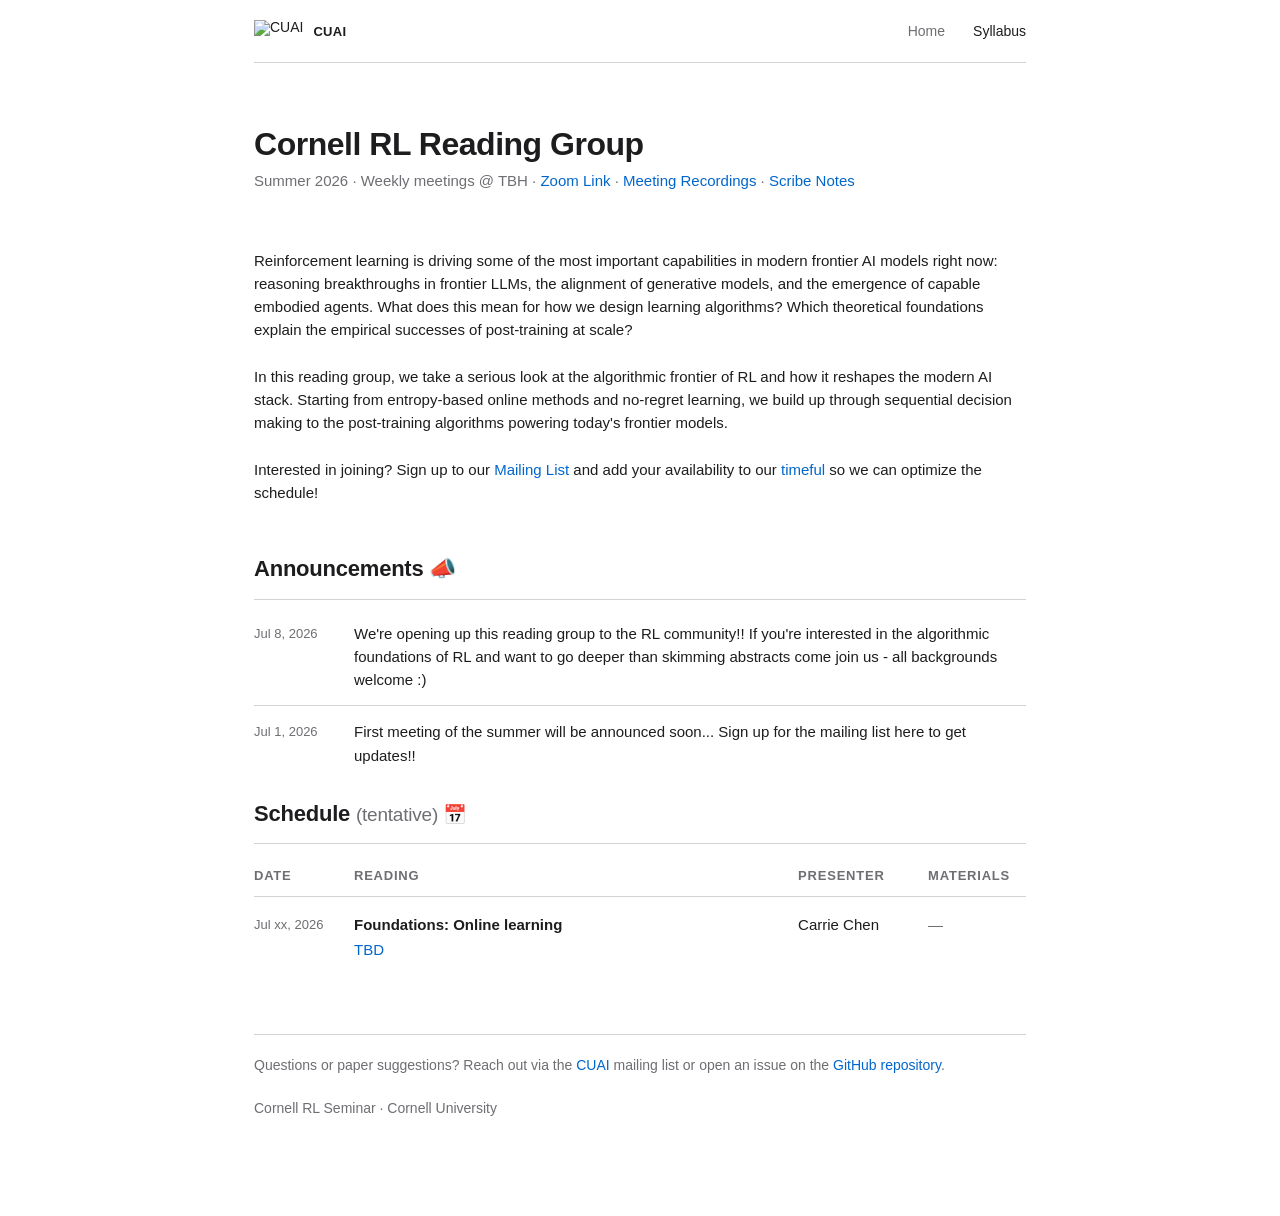
==== docs/index.html @ 0241bc41 "readme" ====
<!DOCTYPE html>
<html lang="en">
<head>
  <meta charset="UTF-8">
  <meta name="viewport" content="width=device-width, initial-scale=1.0">
  <title>Cornell RL Reading Group</title>
  <meta name="description" content="Cornell's reinforcement learning and interactive learning paper reading group.">
  <link rel="stylesheet" href="style.css">
</head>
<body>
  <div class="page">

    <nav>
      <div class="branding">
        <img src="assets/cuai.png" alt="CUAI" class="logo">
        <span class="brand-text">CUAI</span>
      </div>
      <div class="links">
        <a href="index.html" class="active">Home</a>
        <a href="syllabus.html">Syllabus</a>
      </div>
    </nav>

    <header>
      <h1>Cornell RL Reading Group</h1>
      <div class="course-info">  Summer 2026 · Weekly meetings @ TBH · <a href="https://cornell.zoom.us/j/2545582605?pwd=TibHaw9LePD2cbEvryckasQiGbU2ri.1">Zoom Link</a> · <a href="#">Meeting Recordings</a> · <a href="#">Scribe Notes</a></div>
    </header>

    <section id="about">
      <p class="subtitle">
        Reinforcement learning is driving some of the most important capabilities in modern frontier AI models right now: reasoning breakthroughs in frontier LLMs, the alignment of generative models, and the emergence of capable embodied agents. What does this mean for how we design learning algorithms? Which theoretical foundations explain the empirical successes of post-training at scale?
      </p>
      <br>
      <p class="subtitle">
        In this reading group, we take a serious look at the algorithmic frontier of RL and how it reshapes the modern AI stack. Starting from entropy-based online methods and no-regret learning, we build up through sequential decision making to the post-training algorithms powering today's frontier models.
      </p>
      <br>
      <p class="subtitle">
        Interested in joining? Sign up to our <a href="https://groups.google.com/u/4/g/cornell-rl-seminar">Mailing List</a> and add your availability to our <a href="https://timeful.app/e/a8d6c" >timeful</a> so we can optimize the schedule!
      </p>
    </section>

    <section id="news">
      <h2>Announcements 📣</h2>
      <ul class="news-list" id="news-list"></ul>
    </section>


    <section id="schedule ">
      <h2>Schedule <span class="muted">(tentative) 📅</span></h2>
      <table class="schedule">
        <thead>
          <tr>
            <th>Date</th>
            <th>Reading</th>
            <th>Presenter</th>
            <th>Materials</th>
          </tr>
        </thead>
        <tbody id="schedule-body"></tbody>
      </table>
    </section>

    <footer>
        Questions or paper suggestions? Reach out via the
          <a href="https://cuai.github.io/" target="_blank" rel="noopener">CUAI</a> mailing list
          or open an issue on the
          <a href="https://github.com/xikronz/awesome-rl-reading-group" target="_blank" rel="noopener">GitHub repository</a>.
      
      <br></br>
          Cornell RL Seminar &middot; Cornell University
    </footer>

  </div>

  <script src="data.js"></script>
  <script>
    function el(tag, className, text) {
      const node = document.createElement(tag);
      if (className) node.className = className;
      if (text != null) node.textContent = text;
      return node;
    }

    function link(href, text, newTab) {
      const a = el("a", null, text);
      a.href = href;
      if (newTab) { a.target = "_blank"; a.rel = "noopener"; }
      return a;
    }

    // News
    const newsList = document.getElementById("news-list");
    NEWS.forEach(function (item) {
      const li = el("li");
      li.appendChild(el("span", "date", item.date));
      li.appendChild(el("span", null, item.text));
      newsList.appendChild(li);
    });

    // Schedule
    const body = document.getElementById("schedule-body");
    SCHEDULE.forEach(function (item) {
      const tr = el("tr");

      tr.appendChild(el("td", "date", item.date));

      const reading = el("td");
      reading.appendChild(el("div", "topic", item.topic || "TBD"));
      const paper = el("div", "paper");
      if (item.paper && item.paperUrl) {
        paper.appendChild(link(item.paperUrl, item.paper, true));
      } else if (item.paper) {
        paper.textContent = item.paper;
      } else {
        paper.appendChild(el("span", "tbd", "Paper TBD"));
      }
      reading.appendChild(paper);
      tr.appendChild(reading);

      const presenter = el("td", "presenter");
      if (item.presenter && item.presenter !== "TBD") {
        presenter.textContent = item.presenter;
      } else {
        presenter.appendChild(el("span", "tbd", "TBD"));
      }
      tr.appendChild(presenter);

      const materials = el("td", "materials");
      if (item.slides) {
        materials.appendChild(link(item.slides, "Slides", true));
      } else {
        materials.appendChild(el("span", "tbd", "—"));
      }
      tr.appendChild(materials);

      body.appendChild(tr);
    });
  </script>
</body>
</html>
---- docs/style.css ----
/* Cornell RL Seminar — macOS-flavored, box-free course-page style */

:root {
  --text: #1d1d1f;          /* Apple near-black */
  --text-secondary: #6e6e73; /* Apple secondary gray */
  --link: #0066cc;           /* Apple link blue */
  --hairline: #d2d2d7;       /* Apple hairline gray */
  --bg: #ffffff;
  --accent-red: #ff5f57;     /* macOS traffic lights */
  --accent-yellow: #febc2e;
  --accent-green: #28c840;
}

* {
  margin: 0;
  padding: 0;
  box-sizing: border-box;
}

html {
  -webkit-font-smoothing: antialiased;
  text-rendering: optimizeLegibility;
}

body {
  font-family: Helvetica, "Helvetica Neue", Arial, sans-serif;
  background: var(--bg);
  color: var(--text);
  font-size: 15px;
  line-height: 1.55;
}

a {
  color: var(--link);
  text-decoration: none;
}

a:hover {
  text-decoration: underline;
}

.page {
  max-width: 820px;
  margin: 0 auto;
  padding: 0 24px 96px;
}

/* ---------- Nav ---------- */

nav {
  display: flex;
  align-items: center;
  gap: 28px;
  padding: 20px 0;
  border-bottom: 1px solid var(--hairline);
  font-size: 14px;
  line-height: 1;
}

nav .branding {
  display: flex;
  align-items: center;
  gap: 10px;
}

nav .logo {
  height: 22px;
  width: auto;
}

nav .cornell-logo {
  height: 20px;
}

nav .brand-text {
  font-size: 13px;
  font-weight: 600;
  letter-spacing: 0.02em;
  line-height: 1;
}

nav .links {
  margin-left: auto;
  display: flex;
  gap: 28px;
}

nav a {
  color: var(--text);
}

nav a:hover {
  color: var(--link);
  text-decoration: none;
}

nav a.active {
  color: var(--text-secondary);
  pointer-events: none;
}

/* ---------- Header ---------- */

header {
  padding: 64px 0 20px;
}

header h1 {
  font-size: 32px;
  font-weight: 700;
  letter-spacing: -0.015em;
  line-height: 1.1;
}

header .course-info {
  font-size: 15px;
  color: var(--text-secondary);
  margin-top: 8px;
  margin-bottom: 20px;
  line-height: 1.5;
}

header .course-info a {
  color: var(--link);
}

header .subtitle {
  margin-top: 12px;
  font-size: 16px;
  color: var(--text-secondary);
}

/* ---------- Sections ---------- */

section {
  margin-top: 16px;
  margin-bottom: 16px;
}

section#news {
  margin-top: 48px;
}

section#schedule {
  margin-top: 48px;
}

section h2 {
  font-size: 22px;
  font-weight: 700;
  letter-spacing: -0.01em;
  padding-bottom: 12px;
  border-bottom: 1px solid var(--hairline);
}

section h2 .muted {
  font-weight: 400;
  color: var(--text-secondary);
  font-size: 19px;
}

/* ---------- News ---------- */

.news-list {
  list-style: none;
  margin-top: 8px;
}

.news-list li {
  display: flex;
  gap: 0;
  padding: 14px 0;
  border-bottom: 1px solid var(--hairline);
}

.news-list li:last-child {
  border-bottom: none;
}

.news-list .date {
  flex: 0 0 100px;
  padding-right: 12px;
  color: var(--text-secondary);
  font-size: 13px;
  padding-top: 2px;
}

/* ---------- Schedule ---------- */

.schedule {
  width: 100%;
  border-collapse: collapse;
  margin-top: 8px;
}

.schedule th {
  text-align: left;
  font-size: 13px;
  font-weight: 600;
  text-transform: uppercase;
  letter-spacing: 0.06em;
  color: var(--text-secondary);
  padding: 14px 16px 10px 0;
  border-bottom: 1px solid var(--hairline);
}

.schedule td {
  vertical-align: top;
  padding: 16px 16px 16px 0;
  border-bottom: 1px solid var(--hairline);
}

.schedule tr:last-child td {
  border-bottom: none;
}

.schedule .date {
  white-space: nowrap;
  color: var(--text-secondary);
  font-size: 13px;
  width: 100px;
  padding-right: 24px;
  padding-top: 18px;
}

.schedule .topic {
  font-weight: 600;
}

.schedule .paper {
  margin-top: 2px;
  font-size: 15px;
}

.schedule .presenter {
  white-space: nowrap;
  font-size: 15px;
  width: 130px;
}

.schedule .materials {
  white-space: nowrap;
  font-size: 15px;
  width: 90px;
}

.tbd {
  color: var(--text-secondary);
}

/* ---------- Syllabus page ---------- */

.prose h2 {
  margin-top: 56px;
}

.prose p,
.prose ul,
.prose ol {
  margin-top: 16px;
}

.prose ul,
.prose ol {
  padding-left: 24px;
}

.prose li {
  margin-top: 6px;
}

/* ---------- Footer ---------- */

footer {
  margin-top: 56px;
  padding-top: 20px;
  border-top: 1px solid var(--hairline);
  font-size: 14px;
  color: var(--text-secondary);
}

/* ---------- Small screens ---------- */

@media (max-width: 640px) {
  header h1 {
    font-size: 34px;
  }

  .news-list li {
    flex-direction: column;
    gap: 2px;
  }

  .schedule .presenter,
  .schedule th:nth-child(3) {
    display: none;
  }
}
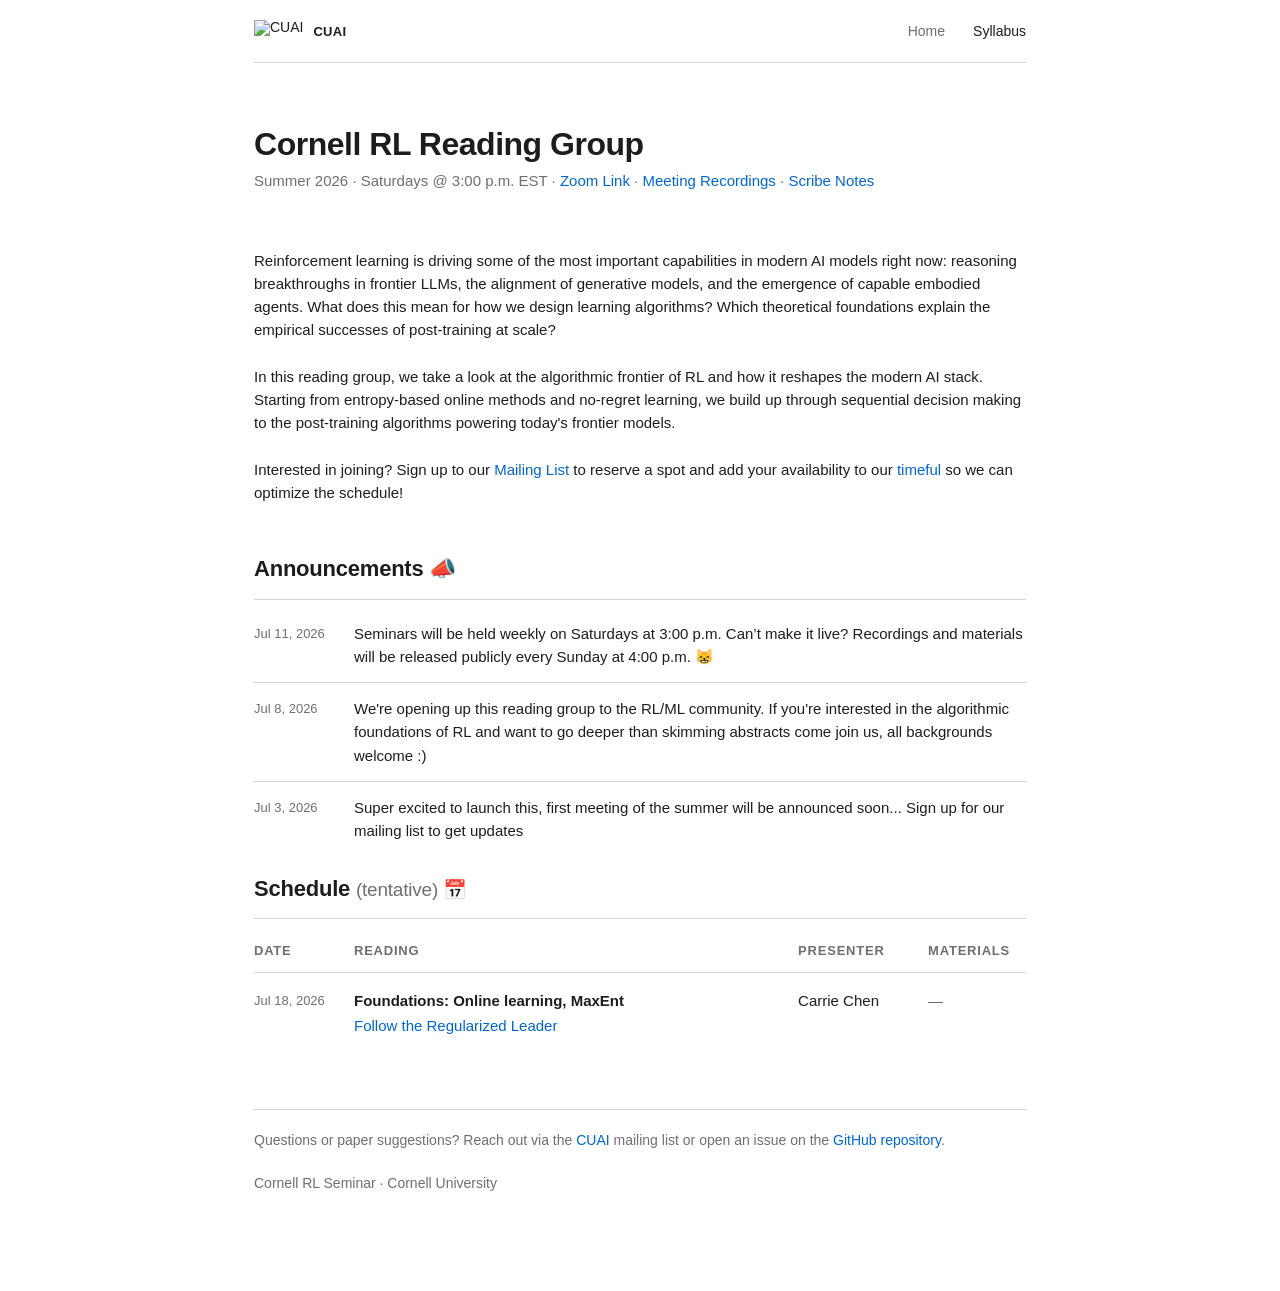
==== commit 3cd44d02: "dates announcement" ====
--- a/docs/index.html
+++ b/docs/index.html
@@ -23,20 +23,20 @@
 
     <header>
       <h1>Cornell RL Reading Group</h1>
-      <div class="course-info">  Summer 2026 · Weekly meetings @ TBH · <a href="https://cornell.zoom.us/j/2545582605?pwd=TibHaw9LePD2cbEvryckasQiGbU2ri.1">Zoom Link</a> · <a href="#">Meeting Recordings</a> · <a href="#">Scribe Notes</a></div>
+      <div class="course-info">  Summer 2026 · Saturdays @ 3:00 p.m. EST · <a href="https://cornell.zoom.us/j/2545582605?pwd=TibHaw9LePD2cbEvryckasQiGbU2ri.1">Zoom Link</a> · <a href="#">Meeting Recordings</a> · <a href="#">Scribe Notes</a></div>
     </header>
 
     <section id="about">
       <p class="subtitle">
-        Reinforcement learning is driving some of the most important capabilities in modern frontier AI models right now: reasoning breakthroughs in frontier LLMs, the alignment of generative models, and the emergence of capable embodied agents. What does this mean for how we design learning algorithms? Which theoretical foundations explain the empirical successes of post-training at scale?
+        Reinforcement learning is driving some of the most important capabilities in modern AI models right now: reasoning breakthroughs in frontier LLMs, the alignment of generative models, and the emergence of capable embodied agents. What does this mean for how we design learning algorithms? Which theoretical foundations explain the empirical successes of post-training at scale?
       </p>
       <br>
       <p class="subtitle">
-        In this reading group, we take a serious look at the algorithmic frontier of RL and how it reshapes the modern AI stack. Starting from entropy-based online methods and no-regret learning, we build up through sequential decision making to the post-training algorithms powering today's frontier models.
+        In this reading group, we take a look at the algorithmic frontier of RL and how it reshapes the modern AI stack. Starting from entropy-based online methods and no-regret learning, we build up through sequential decision making to the post-training algorithms powering today's frontier models.
       </p>
       <br>
       <p class="subtitle">
-        Interested in joining? Sign up to our <a href="https://groups.google.com/u/4/g/cornell-rl-seminar">Mailing List</a> and add your availability to our <a href="https://timeful.app/e/a8d6c" >timeful</a> so we can optimize the schedule!
+        Interested in joining? Sign up to our <a href="https://groups.google.com/u/4/g/cornell-rl-seminar">Mailing List</a> to reserve a spot and add your availability to our <a href="https://timeful.app/e/a8d6c" >timeful</a> so we can optimize the schedule!
       </p>
     </section>
 
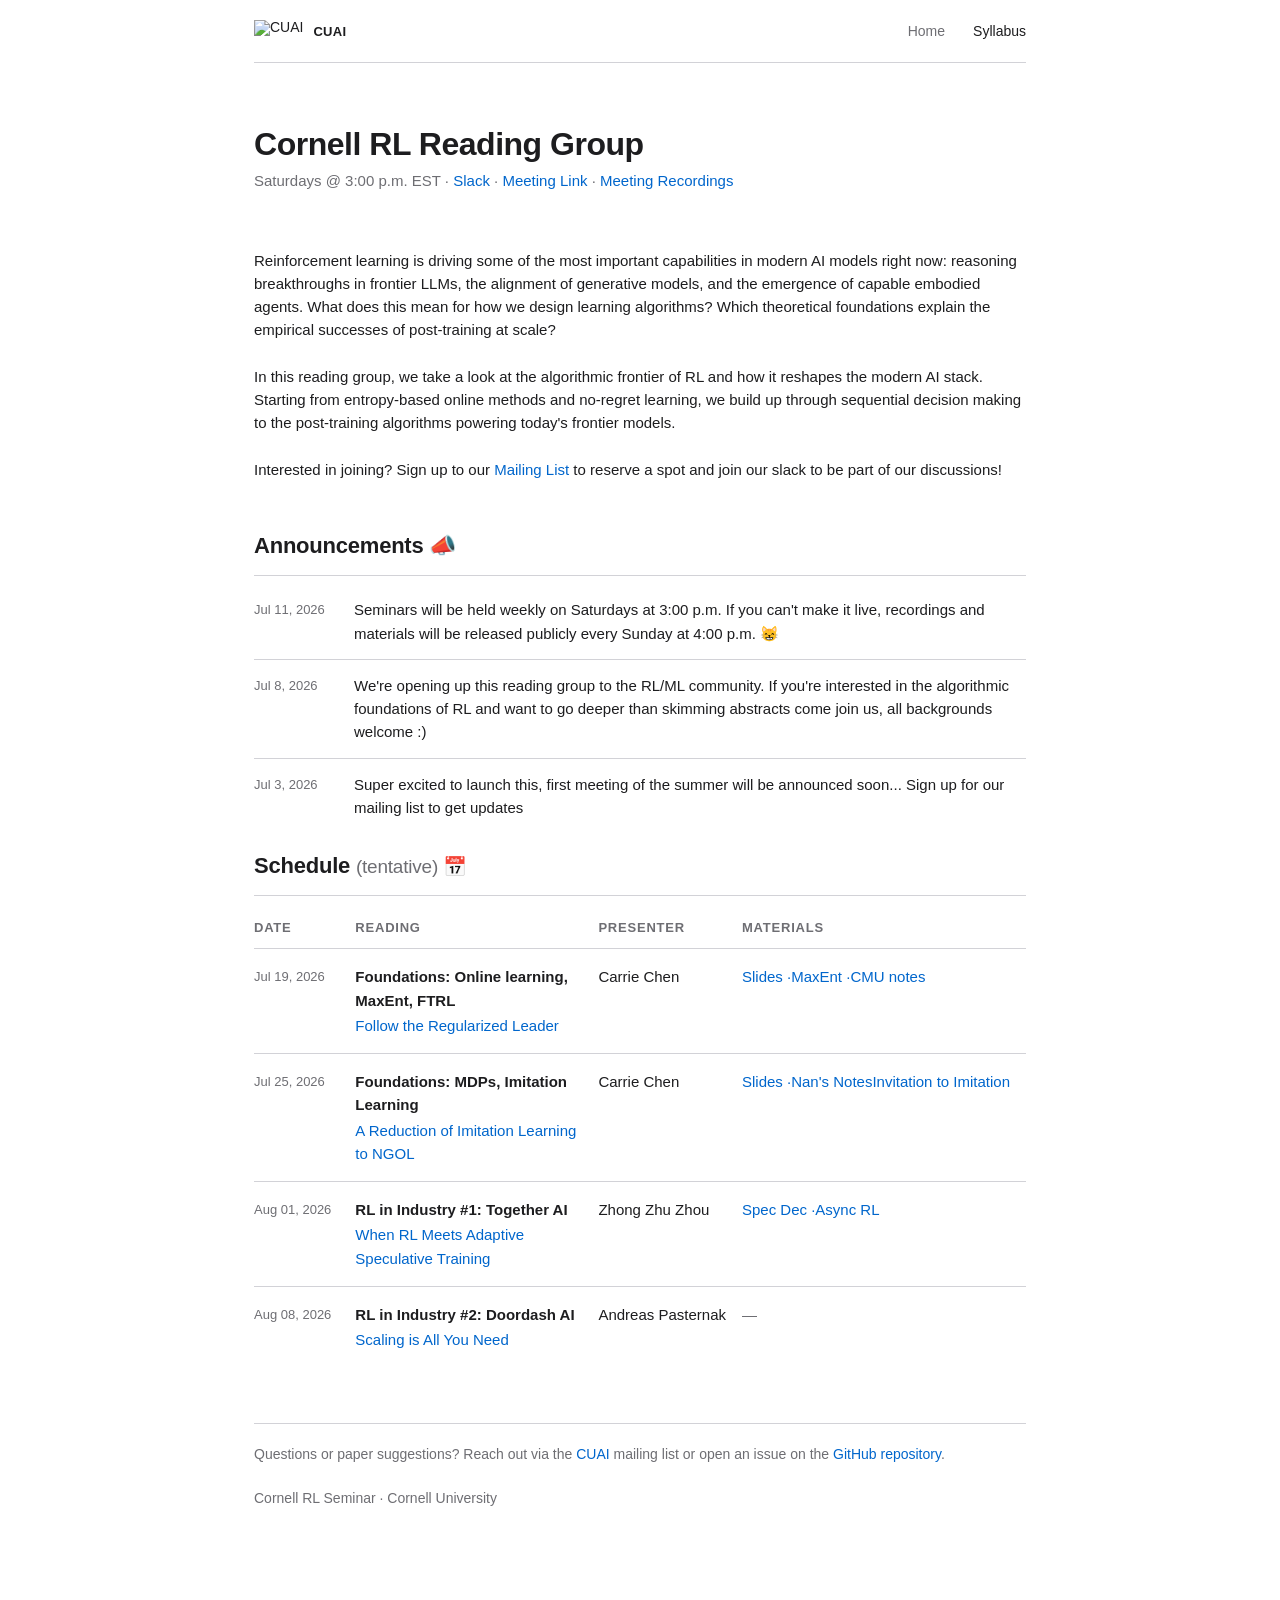
==== commit fbc9d171: "week 3 together ai" ====
--- a/docs/index.html
+++ b/docs/index.html
@@ -23,7 +23,7 @@
 
     <header>
       <h1>Cornell RL Reading Group</h1>
-      <div class="course-info">  Summer 2026 · Saturdays @ 3:00 p.m. EST · <a href="https://cornell.zoom.us/j/2545582605?pwd=TibHaw9LePD2cbEvryckasQiGbU2ri.1">Zoom Link</a> · <a href="#">Meeting Recordings</a> · <a href="#">Scribe Notes</a></div>
+      <div class="course-info">  Saturdays @ 3:00 p.m. EST · <a href="https://join.slack.com/t/cornellrlseminar/shared_invite/zt-43x9ef8m9-VK3b_cf0WqOkXGeENpzQWA">Slack</a> · <a href="meet.google.com/dtp-zgex-nug">Meeting Link</a> · <a href="https://drive.google.com/file/d/1GivtOr4hX9_ivouKNjSnf4zKyo-Ss7Rw/view?usp=sharing">Meeting Recordings</a> 
     </header>
 
     <section id="about">
@@ -36,7 +36,7 @@
       </p>
       <br>
       <p class="subtitle">
-        Interested in joining? Sign up to our <a href="https://groups.google.com/u/4/g/cornell-rl-seminar">Mailing List</a> to reserve a spot and add your availability to our <a href="https://timeful.app/e/a8d6c" >timeful</a> so we can optimize the schedule!
+        Interested in joining? Sign up to our <a href="https://groups.google.com/u/4/g/cornell-rl-seminar">Mailing List</a> to reserve a spot and join our slack to be part of our discussions!
       </p>
     </section>
 
@@ -127,9 +127,13 @@
       tr.appendChild(presenter);
 
       const materials = el("td", "materials");
-      if (item.slides) {
-        materials.appendChild(link(item.slides, "Slides", true));
-      } else {
+      const names = (item.materials && item.materials.names) || [];
+      const links = (item.materials && item.materials.links) || [];
+      names.forEach(function (name, i) {
+        if (!links[i]) return;
+        materials.appendChild(link(links[i], name, true));
+      });
+      if (!materials.childNodes.length) {
         materials.appendChild(el("span", "tbd", "—"));
       }
       tr.appendChild(materials);
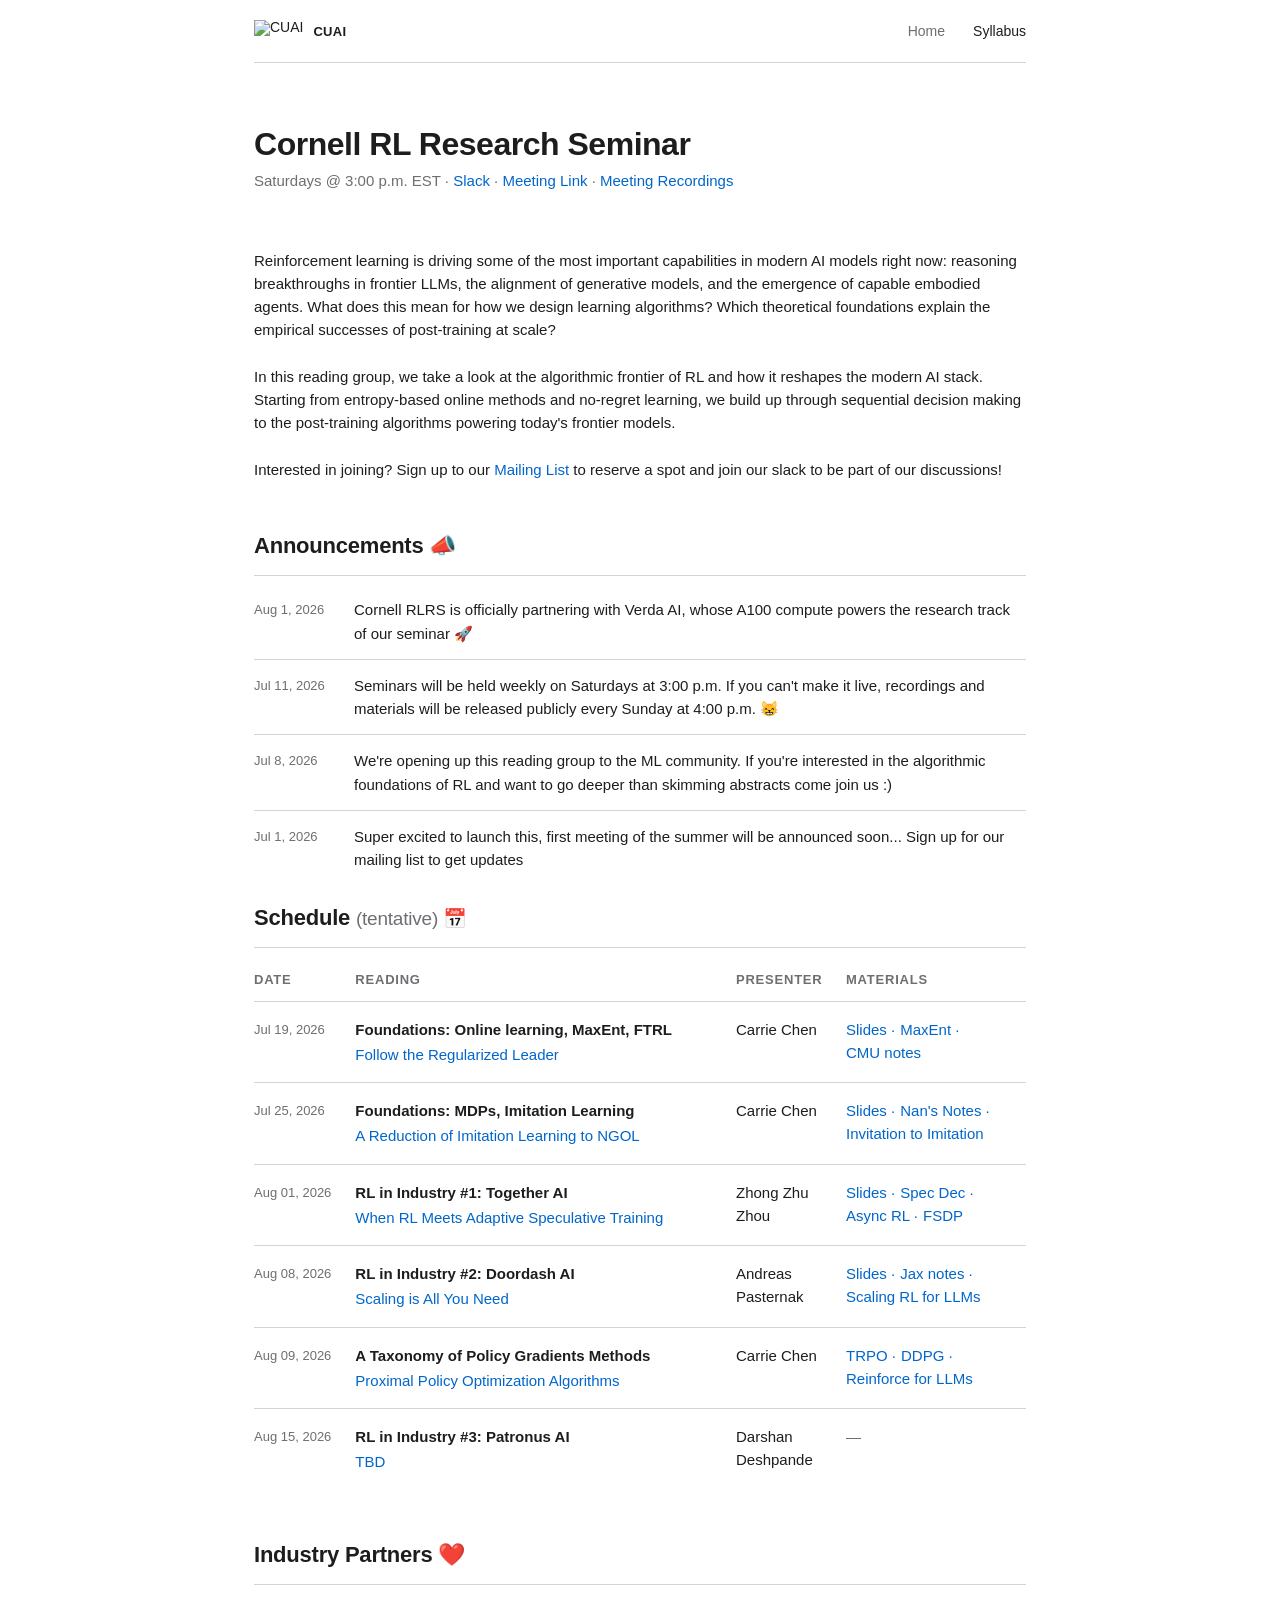
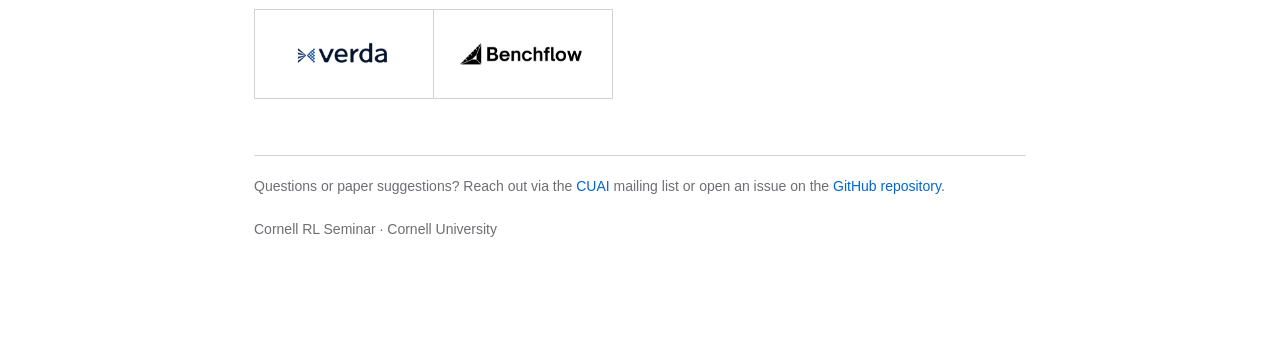
==== commit 783b9042: "sponsor: verda ai" ====
--- a/docs/index.html
+++ b/docs/index.html
@@ -3,7 +3,7 @@
 <head>
   <meta charset="UTF-8">
   <meta name="viewport" content="width=device-width, initial-scale=1.0">
-  <title>Cornell RL Reading Group</title>
+  <title>Cornell RL Research Seminar</title>
   <meta name="description" content="Cornell's reinforcement learning and interactive learning paper reading group.">
   <link rel="stylesheet" href="style.css">
 </head>
@@ -22,7 +22,7 @@
     </nav>
 
     <header>
-      <h1>Cornell RL Reading Group</h1>
+      <h1>Cornell RL Research Seminar</h1>
       <div class="course-info">  Saturdays @ 3:00 p.m. EST · <a href="https://join.slack.com/t/cornellrlseminar/shared_invite/zt-43x9ef8m9-VK3b_cf0WqOkXGeENpzQWA">Slack</a> · <a href="meet.google.com/dtp-zgex-nug">Meeting Link</a> · <a href="https://drive.google.com/file/d/1GivtOr4hX9_ivouKNjSnf4zKyo-Ss7Rw/view?usp=sharing">Meeting Recordings</a> 
     </header>
 
@@ -59,6 +59,11 @@
         </thead>
         <tbody id="schedule-body"></tbody>
       </table>
+    </section>
+
+    <section id="sponsors">
+      <h2>Industry Partners ❤️</h2>
+      <div class="sponsor-row" id="sponsor-row"></div>
     </section>
 
     <footer>
@@ -140,6 +145,21 @@
 
       body.appendChild(tr);
     });
+
+    // Sponsors
+    const sponsorRow = document.getElementById("sponsor-row");
+    SPONSORS.forEach(function (sponsor) {
+      const img = el("img");
+      img.src = sponsor.logo;
+      img.alt = sponsor.name;
+
+      const tile = sponsor.url ? link(sponsor.url, null, true) : el("div");
+      tile.className = "sponsor";
+      tile.title = sponsor.name;
+      tile.appendChild(img);
+
+      sponsorRow.appendChild(tile);
+    });
   </script>
 </body>
 </html>
--- a/docs/style.css
+++ b/docs/style.css
@@ -233,19 +233,76 @@
 }
 
 .schedule .presenter {
+  white-space: normal;
+  overflow-wrap: break-word;
+  font-size: 15px;
+  width: 110px;
+  max-width: 110px;
+}
+
+.schedule .materials {
+  font-size: 15px;
+  width: 180px;
+  min-width: 50px;
+}
+
+.schedule .materials a {
+  display: inline-block;
   white-space: nowrap;
-  font-size: 15px;
-  width: 130px;
-}
-
-.schedule .materials {
-  white-space: nowrap;
-  font-size: 15px;
-  width: 90px;
+  margin-right: 5px;
+}
+
+.schedule .materials a:last-child {
+  margin-right: 0;
 }
 
 .tbd {
   color: var(--text-secondary);
+}
+
+/* ---------- Sponsors ---------- */
+
+section#sponsors {
+  margin-top: 48px;
+}
+
+.sponsor-row {
+  display: flex;
+  flex-wrap: nowrap;
+  gap: 0;
+  margin-top: 24px;
+  overflow-x: auto;
+}
+
+.sponsor {
+  flex: 0 0 auto;
+  width: 180px;
+  height: 90px;
+  border: 1px solid var(--hairline);
+  display: flex;
+  align-items: center;
+  justify-content: center;
+  padding: 16px;
+  background: var(--bg);
+}
+
+/* Pull each tile onto its neighbor so the shared edge is one hairline, not two */
+.sponsor + .sponsor {
+  margin-left: -1px;
+}
+
+.sponsor img {
+  max-width: 100%;
+  max-height: 100%;
+  object-fit: contain;
+}
+
+a.sponsor:hover {
+  border-color: var(--text-secondary);
+  text-decoration: none;
+  /* lift above the neighbor so the whole outline is visible, not just 3 sides */
+  position: relative;
+  z-index: 1;
 }
 
 /* ---------- Syllabus page ---------- */
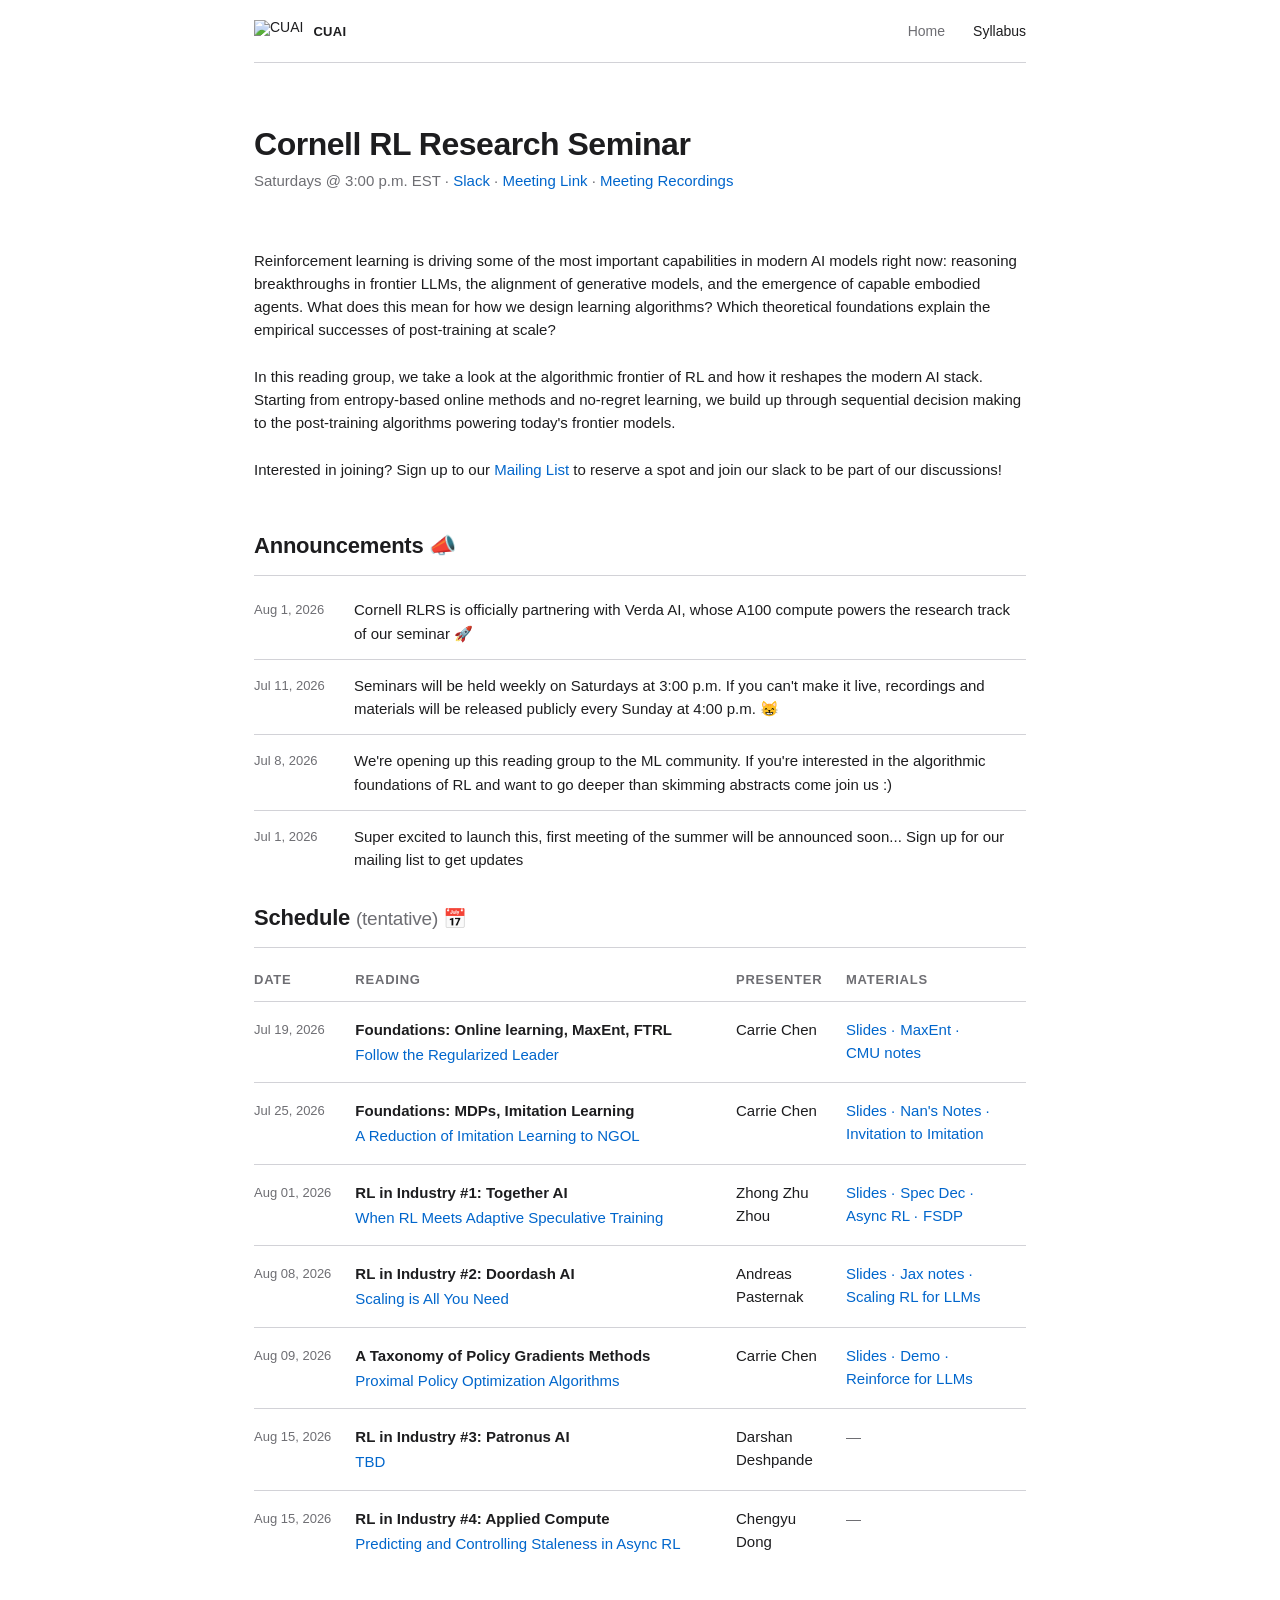
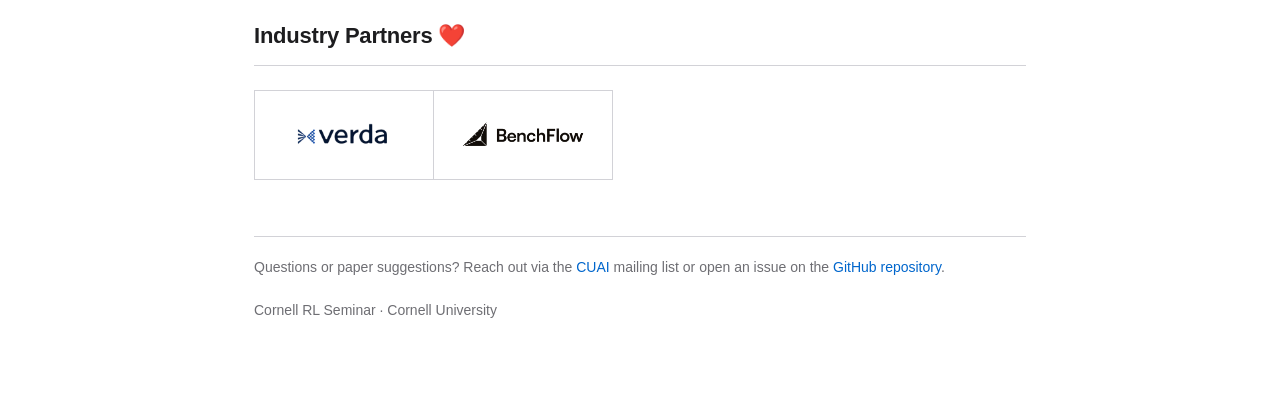
==== commit e1d49c1d: "week 5: applied compute" ====
--- a/docs/index.html
+++ b/docs/index.html
@@ -23,7 +23,7 @@
 
     <header>
       <h1>Cornell RL Research Seminar</h1>
-      <div class="course-info">  Saturdays @ 3:00 p.m. EST · <a href="https://join.slack.com/t/cornellrlseminar/shared_invite/zt-43x9ef8m9-VK3b_cf0WqOkXGeENpzQWA">Slack</a> · <a href="meet.google.com/dtp-zgex-nug">Meeting Link</a> · <a href="https://drive.google.com/file/d/1GivtOr4hX9_ivouKNjSnf4zKyo-Ss7Rw/view?usp=sharing">Meeting Recordings</a> 
+      <div class="course-info">  Saturdays @ 3:00 p.m. EST · <a href="https://join.slack.com/t/cornellrlseminar/shared_invite/zt-43x9ef8m9-VK3b_cf0WqOkXGeENpzQWA">Slack</a> · <a href="meet.google.com/dtp-zgex-nug">Meeting Link</a> · <a href="https://drive.google.com/drive/folders/1I6XV9smldFI79u7nKNs9kPp2WC5FvXm0?usp=sharing">Meeting Recordings</a> 
     </header>
 
     <section id="about">
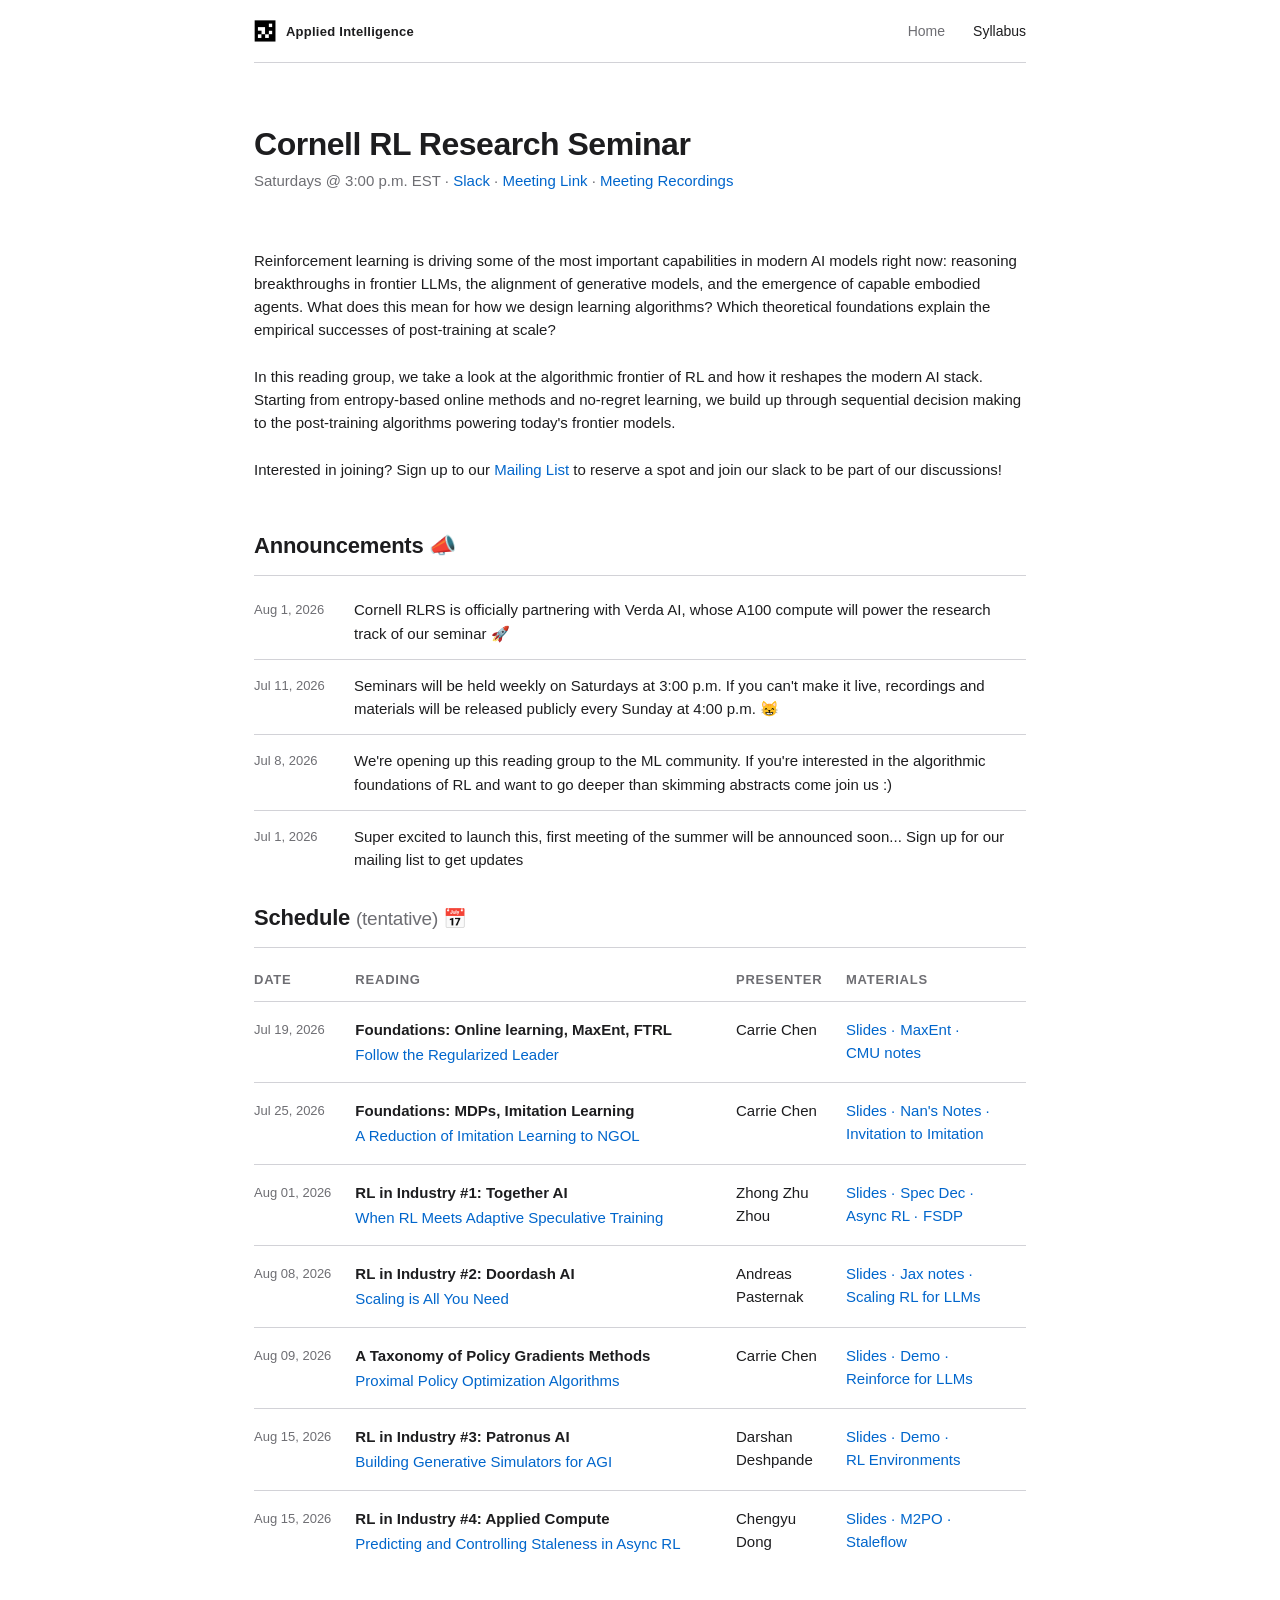
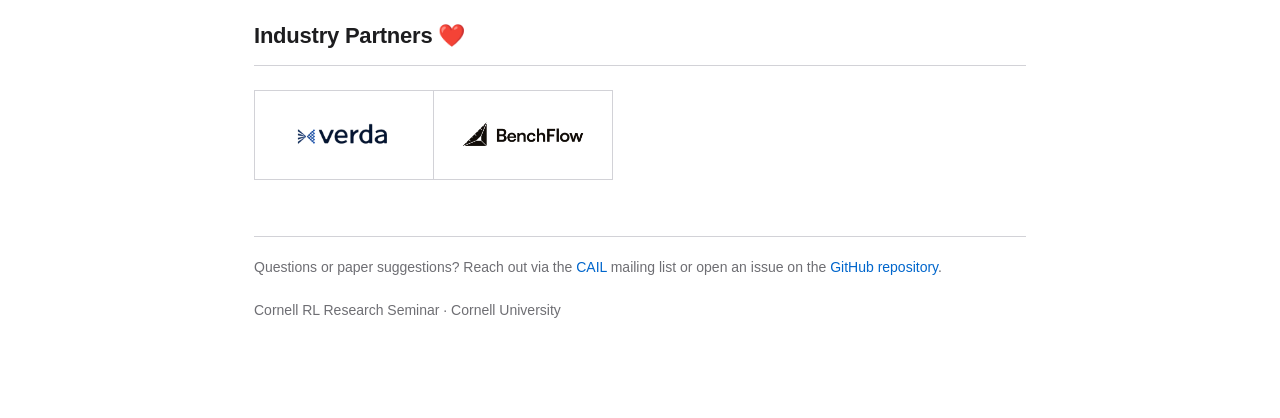
==== commit 6fba0104: "sponsor: benchflow" ====
--- a/docs/index.html
+++ b/docs/index.html
@@ -12,8 +12,8 @@
 
     <nav>
       <div class="branding">
-        <img src="assets/cuai.png" alt="CUAI" class="logo">
-        <span class="brand-text">CUAI</span>
+        <img src="assets/CAIL.png" alt="CUAI" class="logo">
+        <span class="brand-text">Applied Intelligence</span>
       </div>
       <div class="links">
         <a href="index.html" class="active">Home</a>
@@ -68,12 +68,12 @@
 
     <footer>
         Questions or paper suggestions? Reach out via the
-          <a href="https://cuai.github.io/" target="_blank" rel="noopener">CUAI</a> mailing list
+          <a href="https://groups.google.com/u/4/g/cornell-rl-seminar" target="_blank" rel="noopener">CAIL</a> mailing list
           or open an issue on the
           <a href="https://github.com/xikronz/awesome-rl-reading-group" target="_blank" rel="noopener">GitHub repository</a>.
       
       <br></br>
-          Cornell RL Seminar &middot; Cornell University
+          Cornell RL Research Seminar &middot; Cornell University
     </footer>
 
   </div>
